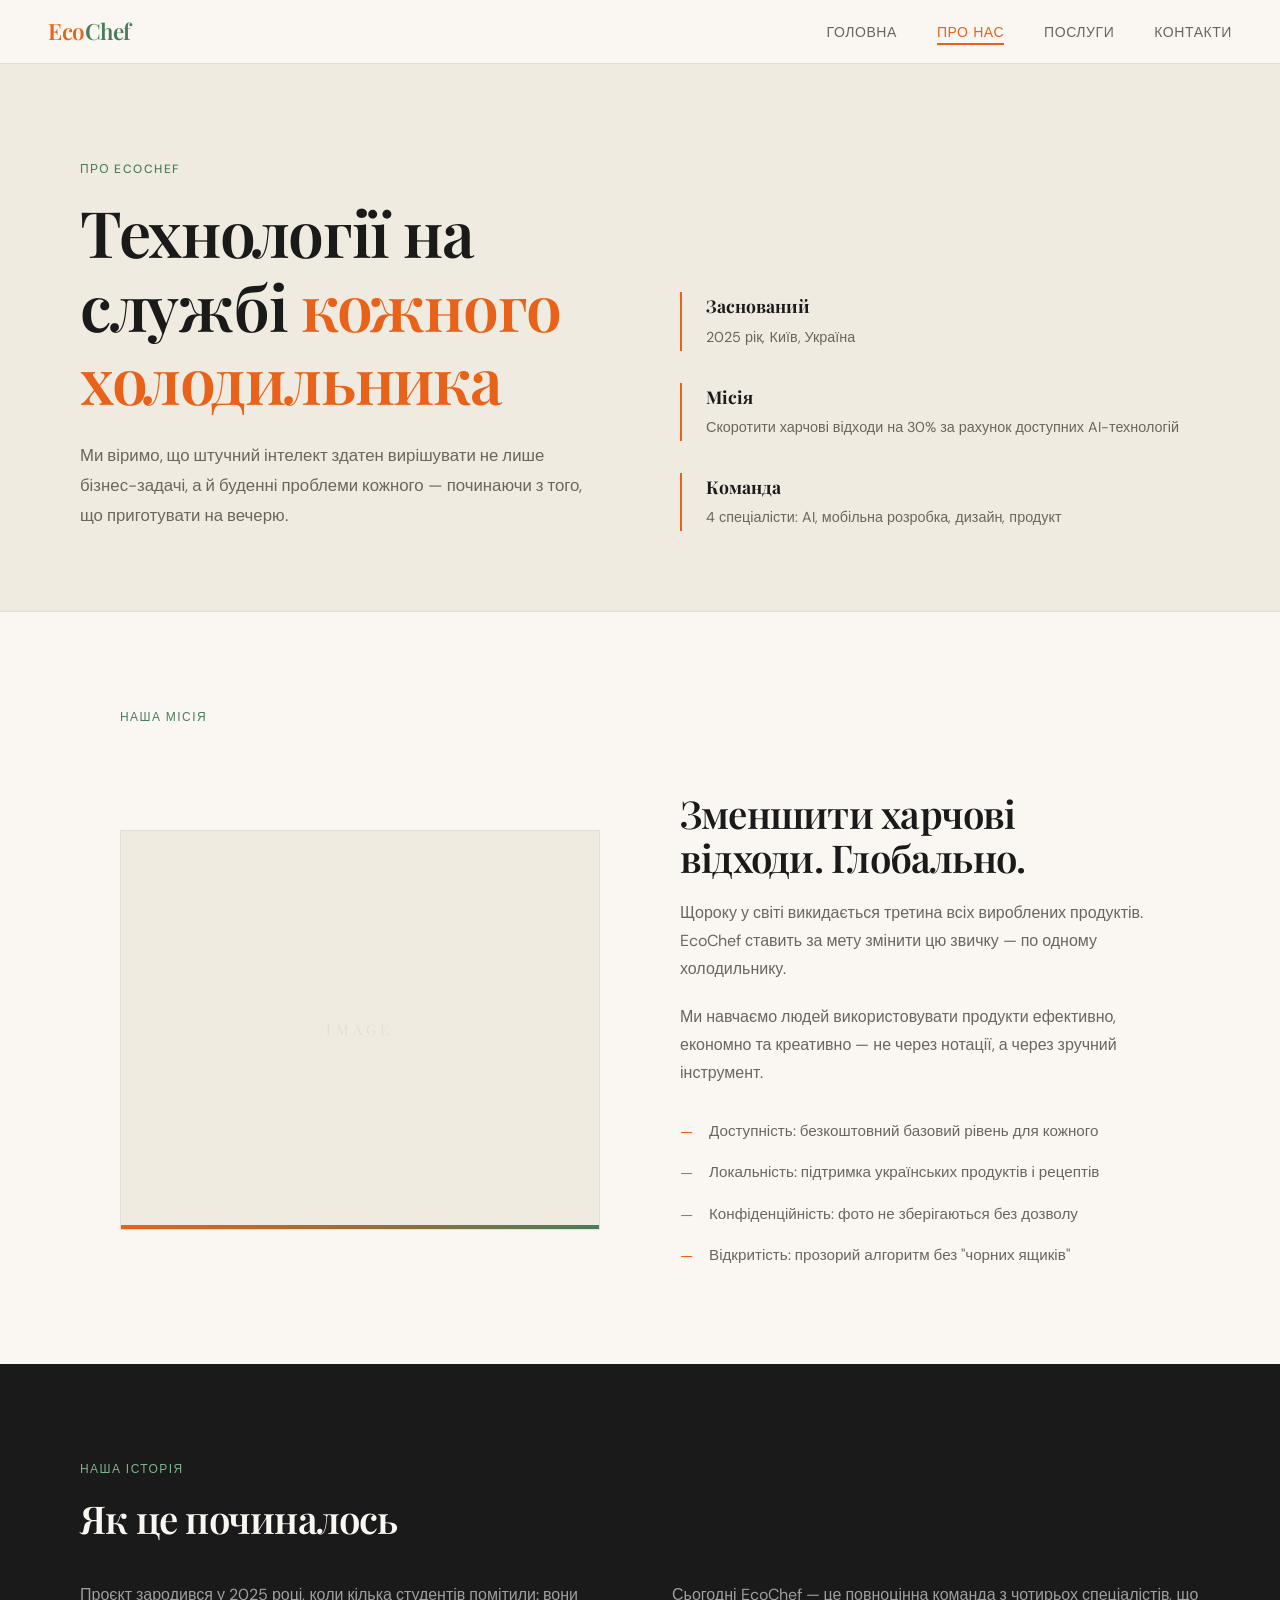
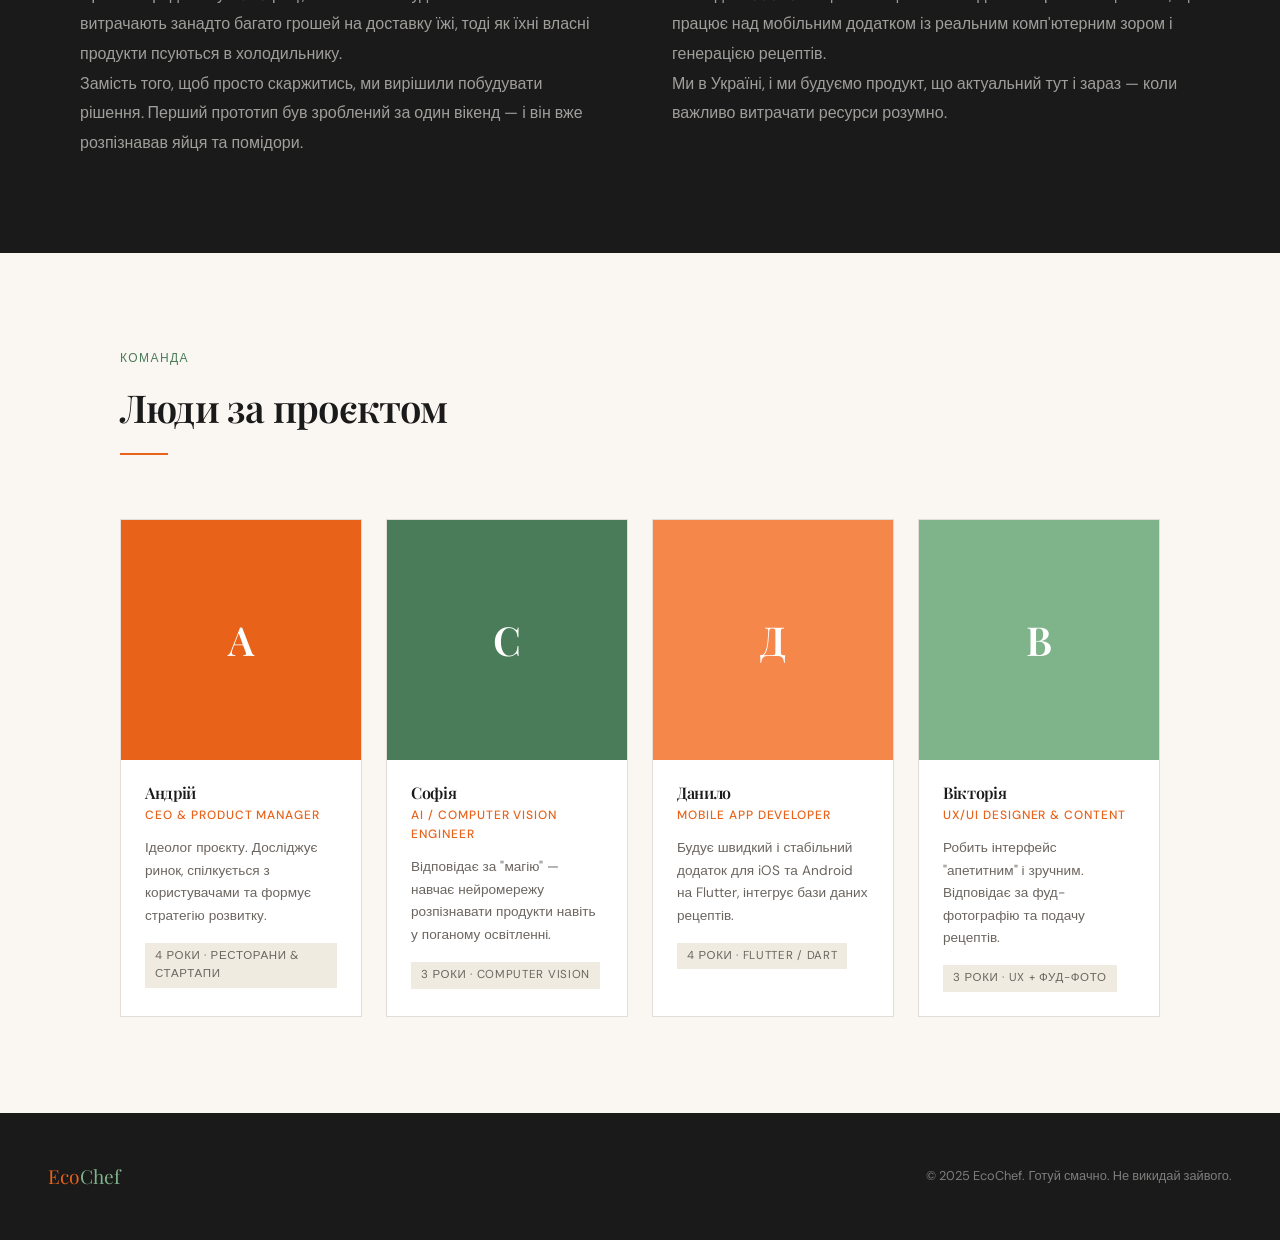
==== about.html @ e42a328c "new file:   about.html, contacts.html,  index.html, services.html, style.css" ====
<!DOCTYPE html>
<html lang="uk">
<head>
  <meta charset="UTF-8">
  <meta name="viewport" content="width=device-width, initial-scale=1.0">
  <title>Про нас — EcoChef</title>
  <link rel="stylesheet" href="style.css">
  <style>
    /* PAGE HERO */
    .page-hero {
      background: var(--cream-dark);
      padding: 96px 80px 80px;
      border-bottom: 1px solid var(--border);
    }

    .page-hero-inner {
      max-width: 1200px;
      margin: 0 auto;
      display: grid;
      grid-template-columns: 1fr 1fr;
      gap: 80px;
      align-items: end;
    }

    .page-hero h1 { margin-bottom: 24px; }
    .page-hero h1 em { color: var(--orange); font-style: normal; }
    .page-hero p { font-size: 1.05rem; line-height: 1.8; }

    .page-hero-meta {
      display: flex;
      flex-direction: column;
      gap: 32px;
    }

    .meta-item {
      border-left: 2px solid var(--orange);
      padding-left: 24px;
    }

    .meta-item strong {
      display: block;
      font-family: var(--font-display);
      font-size: 1.1rem;
      margin-bottom: 4px;
    }

    .meta-item p { font-size: 0.9rem; }

    /* MISSION */
    .mission-section {
      padding: 96px 80px;
      max-width: 1200px;
      margin: 0 auto;
    }

    .mission-grid {
      display: grid;
      grid-template-columns: 1fr 1fr;
      gap: 80px;
      align-items: center;
      margin-top: 64px;
    }

    .mission-visual {
      height: 400px;
      background: var(--cream-dark);
      border: 1px solid var(--border);
      display: flex;
      align-items: center;
      justify-content: center;
      position: relative;
      overflow: hidden;
    }

    .mission-visual::before {
      content: 'IMAGE';
      font-family: var(--font-display);
      color: var(--border);
      letter-spacing: 0.3em;
      font-size: 0.9rem;
    }

    .mission-visual-bar {
      position: absolute;
      bottom: 0; left: 0; right: 0;
      height: 4px;
      background: linear-gradient(90deg, var(--orange), var(--green));
    }

    .mission-text h2 { margin-bottom: 20px; }
    .mission-text p { margin-bottom: 20px; }

    .values-list {
      list-style: none;
      margin-top: 32px;
      display: flex;
      flex-direction: column;
      gap: 16px;
    }

    .values-list li {
      display: flex;
      align-items: flex-start;
      gap: 16px;
      font-size: 0.95rem;
      color: var(--text-muted);
    }

    .values-list li::before {
      content: '—';
      color: var(--orange);
      flex-shrink: 0;
      margin-top: 1px;
    }

    /* STORY */
    .story-section {
      background: var(--text);
      padding: 96px 80px;
    }

    .story-inner {
      max-width: 1200px;
      margin: 0 auto;
    }

    .story-section .section-label { color: var(--green-light); }
    .story-section h2 { color: var(--cream); margin-bottom: 40px; }

    .story-grid {
      display: grid;
      grid-template-columns: 1fr 1fr;
      gap: 64px;
    }

    .story-grid p { color: rgba(250,247,242,0.6); line-height: 1.85; }

    /* TEAM */
    .team-section {
      padding: 96px 80px;
      max-width: 1200px;
      margin: 0 auto;
    }

    .team-header { margin-bottom: 64px; }

    .team-grid {
      display: grid;
      grid-template-columns: repeat(4, 1fr);
      gap: 24px;
    }

    .team-card {
      background: var(--white);
      border: 1px solid var(--border);
      overflow: hidden;
      transition: transform 0.25s, box-shadow 0.25s;
    }

    .team-card:hover {
      transform: translateY(-4px);
      box-shadow: 0 16px 48px rgba(26, 26, 26, 0.08);
    }

    .team-avatar {
      width: 100%;
      aspect-ratio: 1;
      background: var(--cream-dark);
      display: flex;
      align-items: center;
      justify-content: center;
      position: relative;
      overflow: hidden;
    }

    .team-avatar-initials {
      font-family: var(--font-display);
      font-size: 2.5rem;
      font-weight: 600;
      color: var(--white);
    }

    .team-avatar.orange { background: var(--orange); }
    .team-avatar.green { background: var(--green); }
    .team-avatar.orange-light { background: var(--orange-light); }
    .team-avatar.green-light { background: var(--green-light); }

    .team-info { padding: 24px; }
    .team-info h3 { font-size: 1rem; margin-bottom: 4px; }
    .team-role {
      font-size: 0.75rem;
      font-weight: 500;
      text-transform: uppercase;
      letter-spacing: 0.08em;
      color: var(--orange);
      margin-bottom: 12px;
    }
    .team-info p { font-size: 0.85rem; line-height: 1.65; }

    .team-exp {
      display: inline-block;
      margin-top: 16px;
      padding: 4px 10px;
      background: var(--cream-dark);
      font-size: 0.72rem;
      letter-spacing: 0.06em;
      text-transform: uppercase;
      color: var(--text-muted);
    }

    @media (max-width: 768px) {
      .page-hero { padding: 64px 24px; }
      .page-hero-inner { grid-template-columns: 1fr; gap: 40px; }
      .mission-section { padding: 64px 24px; }
      .mission-grid { grid-template-columns: 1fr; gap: 40px; }
      .story-section { padding: 64px 24px; }
      .story-grid { grid-template-columns: 1fr; gap: 32px; }
      .team-section { padding: 64px 24px; }
      .team-grid { grid-template-columns: repeat(2, 1fr); }
    }

    @media (max-width: 480px) {
      .team-grid { grid-template-columns: 1fr; }
    }
  </style>
</head>
<body>

<nav>
  <a href="index.html" class="nav-logo">Eco<span>Chef</span></a>
  <ul class="nav-links">
    <li><a href="index.html">Головна</a></li>
    <li><a href="about.html" class="active">Про нас</a></li>
    <li><a href="services.html">Послуги</a></li>
    <li><a href="contacts.html">Контакти</a></li>
  </ul>
</nav>

<main>

  <!-- PAGE HERO -->
  <div class="page-hero">
    <div class="page-hero-inner">
      <div>
        <div class="section-label">Про EcoChef</div>
        <h1>Технології на службі <em>кожного холодильника</em></h1>
        <p>Ми віримо, що штучний інтелект здатен вирішувати не лише бізнес-задачі, а й буденні проблеми кожного — починаючи з того, що приготувати на вечерю.</p>
      </div>
      <div class="page-hero-meta">
        <div class="meta-item">
          <strong>Заснований</strong>
          <p>2025 рік, Київ, Україна</p>
        </div>
        <div class="meta-item">
          <strong>Місія</strong>
          <p>Скоротити харчові відходи на 30% за рахунок доступних AI-технологій</p>
        </div>
        <div class="meta-item">
          <strong>Команда</strong>
          <p>4 спеціалісти: AI, мобільна розробка, дизайн, продукт</p>
        </div>
      </div>
    </div>
  </div>

  <!-- MISSION -->
  <div class="mission-section">
    <div class="section-label">Наша місія</div>
    <div class="mission-grid">
      <div class="mission-visual">
        <div class="mission-visual-bar"></div>
      </div>
      <div class="mission-text">
        <h2>Зменшити харчові відходи. Глобально.</h2>
        <p>Щороку у світі викидається третина всіх вироблених продуктів. EcoChef ставить за мету змінити цю звичку — по одному холодильнику.</p>
        <p>Ми навчаємо людей використовувати продукти ефективно, економно та креативно — не через нотації, а через зручний інструмент.</p>
        <ul class="values-list">
          <li>Доступність: безкоштовний базовий рівень для кожного</li>
          <li>Локальність: підтримка українських продуктів і рецептів</li>
          <li>Конфіденційність: фото не зберігаються без дозволу</li>
          <li>Відкритість: прозорий алгоритм без "чорних ящиків"</li>
        </ul>
      </div>
    </div>
  </div>

  <!-- STORY -->
  <div class="story-section">
    <div class="story-inner">
      <div class="section-label">Наша історія</div>
      <h2>Як це починалось</h2>
      <div class="story-grid">
        <div>
          <p>Проєкт зародився у 2025 році, коли кілька студентів помітили: вони витрачають занадто багато грошей на доставку їжі, тоді як їхні власні продукти псуються в холодильнику.</p>
          <p>Замість того, щоб просто скаржитись, ми вирішили побудувати рішення. Перший прототип був зроблений за один вікенд — і він вже розпізнавав яйця та помідори.</p>
        </div>
        <div>
          <p>Сьогодні EcoChef — це повноцінна команда з чотирьох спеціалістів, що працює над мобільним додатком із реальним комп'ютерним зором і генерацією рецептів.</p>
          <p>Ми в Україні, і ми будуємо продукт, що актуальний тут і зараз — коли важливо витрачати ресурси розумно.</p>
        </div>
      </div>
    </div>
  </div>

  <!-- TEAM -->
  <div class="team-section">
    <div class="team-header">
      <div class="section-label">Команда</div>
      <h2>Люди за проєктом</h2>
      <div class="divider"></div>
    </div>
    <div class="team-grid">

      <div class="team-card">
        <div class="team-avatar orange">
          <span class="team-avatar-initials">А</span>
        </div>
        <div class="team-info">
          <h3>Андрій</h3>
          <div class="team-role">CEO & Product Manager</div>
          <p>Ідеолог проєкту. Досліджує ринок, спілкується з користувачами та формує стратегію розвитку.</p>
          <span class="team-exp">4 роки · ресторани & стартапи</span>
        </div>
      </div>

      <div class="team-card">
        <div class="team-avatar green">
          <span class="team-avatar-initials">С</span>
        </div>
        <div class="team-info">
          <h3>Софія</h3>
          <div class="team-role">AI / Computer Vision Engineer</div>
          <p>Відповідає за "магію" — навчає нейромережу розпізнавати продукти навіть у поганому освітленні.</p>
          <span class="team-exp">3 роки · computer vision</span>
        </div>
      </div>

      <div class="team-card">
        <div class="team-avatar orange-light">
          <span class="team-avatar-initials">Д</span>
        </div>
        <div class="team-info">
          <h3>Данило</h3>
          <div class="team-role">Mobile App Developer</div>
          <p>Будує швидкий і стабільний додаток для iOS та Android на Flutter, інтегрує бази даних рецептів.</p>
          <span class="team-exp">4 роки · Flutter / Dart</span>
        </div>
      </div>

      <div class="team-card">
        <div class="team-avatar green-light">
          <span class="team-avatar-initials">В</span>
        </div>
        <div class="team-info">
          <h3>Вікторія</h3>
          <div class="team-role">UX/UI Designer & Content</div>
          <p>Робить інтерфейс "апетитним" і зручним. Відповідає за фуд-фотографію та подачу рецептів.</p>
          <span class="team-exp">3 роки · UX + фуд-фото</span>
        </div>
      </div>

    </div>
  </div>

</main>

<footer>
  <span class="footer-logo">Eco<span>Chef</span></span>
  <p>© 2025 EcoChef. Готуй смачно. Не викидай зайвого.</p>
</footer>

</body>
</html>
---- style.css ----
@import url('https://fonts.googleapis.com/css2?family=Playfair+Display:wght@400;600&family=DM+Sans:wght@300;400;500&display=swap');

*, *::before, *::after { box-sizing: border-box; margin: 0; padding: 0; }

:root {
  --orange: #E8621A;
  --orange-light: #F5874A;
  --green: #4A7C59;
  --green-light: #7FB48A;
  --cream: #FAF7F2;
  --cream-dark: #F0EBE1;
  --text: #1A1A1A;
  --text-muted: #6B6560;
  --white: #FFFFFF;
  --border: #E2DDD6;
  --font-display: 'Playfair Display', serif;
  --font-body: 'DM Sans', sans-serif;
}

html { scroll-behavior: smooth; }

body {
  font-family: var(--font-body);
  background: var(--cream);
  color: var(--text);
  line-height: 1.6;
  font-size: 16px;
}

/* NAV */
nav {
  position: fixed;
  top: 0; left: 0; right: 0;
  z-index: 100;
  background: rgba(250, 247, 242, 0.92);
  backdrop-filter: blur(12px);
  border-bottom: 1px solid var(--border);
  padding: 0 48px;
  height: 64px;
  display: flex;
  align-items: center;
  justify-content: space-between;
}

.nav-logo {
  font-family: var(--font-display);
  font-size: 1.4rem;
  font-weight: 600;
  color: var(--orange);
  text-decoration: none;
  letter-spacing: -0.02em;
}

.nav-logo span { color: var(--green); }

.nav-links {
  display: flex;
  gap: 40px;
  list-style: none;
}

.nav-links a {
  font-family: var(--font-body);
  font-size: 0.875rem;
  font-weight: 400;
  color: var(--text-muted);
  text-decoration: none;
  letter-spacing: 0.04em;
  text-transform: uppercase;
  transition: color 0.2s;
  position: relative;
}

.nav-links a:hover, .nav-links a.active { color: var(--orange); }

.nav-links a.active::after {
  content: '';
  position: absolute;
  bottom: -4px; left: 0; right: 0;
  height: 1.5px;
  background: var(--orange);
}

/* LAYOUT */
main { padding-top: 64px; }

.section {
  padding: 96px 48px;
  max-width: 1200px;
  margin: 0 auto;
}

.section-label {
  font-size: 0.75rem;
  font-weight: 500;
  text-transform: uppercase;
  letter-spacing: 0.12em;
  color: var(--green);
  margin-bottom: 16px;
}

h1, h2, h3 {
  font-family: var(--font-display);
  line-height: 1.15;
  letter-spacing: -0.02em;
}

h1 { font-size: clamp(2.4rem, 5vw, 4rem); font-weight: 600; }
h2 { font-size: clamp(1.8rem, 3vw, 2.6rem); font-weight: 600; }
h3 { font-size: 1.25rem; font-weight: 600; }

p { color: var(--text-muted); line-height: 1.75; }

/* DIVIDERS */
.divider {
  width: 48px; height: 2px;
  background: var(--orange);
  margin: 24px 0;
}

/* BUTTONS */
.btn {
  display: inline-block;
  padding: 14px 32px;
  font-family: var(--font-body);
  font-size: 0.875rem;
  font-weight: 500;
  letter-spacing: 0.04em;
  text-transform: uppercase;
  text-decoration: none;
  cursor: pointer;
  border: none;
  transition: all 0.25s;
}

.btn-primary {
  background: var(--orange);
  color: var(--white);
}

.btn-primary:hover {
  background: var(--orange-light);
  transform: translateY(-1px);
  box-shadow: 0 8px 24px rgba(232, 98, 26, 0.3);
}

.btn-outline {
  background: transparent;
  color: var(--orange);
  border: 1.5px solid var(--orange);
}

.btn-outline:hover {
  background: var(--orange);
  color: var(--white);
}

/* CARDS */
.card {
  background: var(--white);
  border: 1px solid var(--border);
  padding: 40px;
  transition: transform 0.25s, box-shadow 0.25s;
}

.card:hover {
  transform: translateY(-4px);
  box-shadow: 0 16px 48px rgba(26, 26, 26, 0.08);
}

/* GRID */
.grid-2 { display: grid; grid-template-columns: repeat(2, 1fr); gap: 32px; }
.grid-3 { display: grid; grid-template-columns: repeat(3, 1fr); gap: 32px; }
.grid-4 { display: grid; grid-template-columns: repeat(4, 1fr); gap: 24px; }

/* FOOTER */
footer {
  background: var(--text);
  color: var(--cream);
  padding: 48px;
  display: flex;
  align-items: center;
  justify-content: space-between;
}

footer .footer-logo {
  font-family: var(--font-display);
  font-size: 1.2rem;
  color: var(--orange);
}

footer .footer-logo span { color: var(--green-light); }

footer p {
  color: rgba(250, 247, 242, 0.45);
  font-size: 0.8rem;
}

/* ANIMATIONS */
@keyframes fadeUp {
  from { opacity: 0; transform: translateY(24px); }
  to   { opacity: 1; transform: translateY(0); }
}

.fade-up {
  animation: fadeUp 0.6s ease forwards;
}

.fade-up-delay-1 { animation-delay: 0.1s; opacity: 0; animation-fill-mode: forwards; animation-name: fadeUp; animation-duration: 0.6s; }
.fade-up-delay-2 { animation-delay: 0.2s; opacity: 0; animation-fill-mode: forwards; animation-name: fadeUp; animation-duration: 0.6s; }
.fade-up-delay-3 { animation-delay: 0.3s; opacity: 0; animation-fill-mode: forwards; animation-name: fadeUp; animation-duration: 0.6s; }
.fade-up-delay-4 { animation-delay: 0.4s; opacity: 0; animation-fill-mode: forwards; animation-name: fadeUp; animation-duration: 0.6s; }

/* ICON PLACEHOLDER */
.icon-box {
  width: 48px; height: 48px;
  background: var(--cream-dark);
  display: flex; align-items: center; justify-content: center;
  font-size: 1.4rem;
  margin-bottom: 24px;
}

/* STAT */
.stat-number {
  font-family: var(--font-display);
  font-size: 3rem;
  font-weight: 600;
  color: var(--orange);
  line-height: 1;
}

/* TAG */
.tag {
  display: inline-block;
  padding: 4px 12px;
  background: var(--cream-dark);
  font-size: 0.75rem;
  letter-spacing: 0.06em;
  text-transform: uppercase;
  color: var(--text-muted);
  margin-bottom: 16px;
}

/* FORM */
.form-group { display: flex; flex-direction: column; gap: 8px; margin-bottom: 20px; }

label {
  font-size: 0.8rem;
  font-weight: 500;
  letter-spacing: 0.08em;
  text-transform: uppercase;
  color: var(--text-muted);
}

input, textarea, select {
  font-family: var(--font-body);
  font-size: 1rem;
  padding: 14px 16px;
  border: 1.5px solid var(--border);
  background: var(--white);
  color: var(--text);
  outline: none;
  transition: border-color 0.2s;
  width: 100%;
  resize: none;
}

input:focus, textarea:focus { border-color: var(--orange); }

/* RESPONSIVE */
@media (max-width: 768px) {
  nav { padding: 0 24px; }
  .section { padding: 64px 24px; }
  .grid-2, .grid-3, .grid-4 { grid-template-columns: 1fr; }
  footer { flex-direction: column; gap: 16px; text-align: center; }
  .nav-links { gap: 20px; }
}
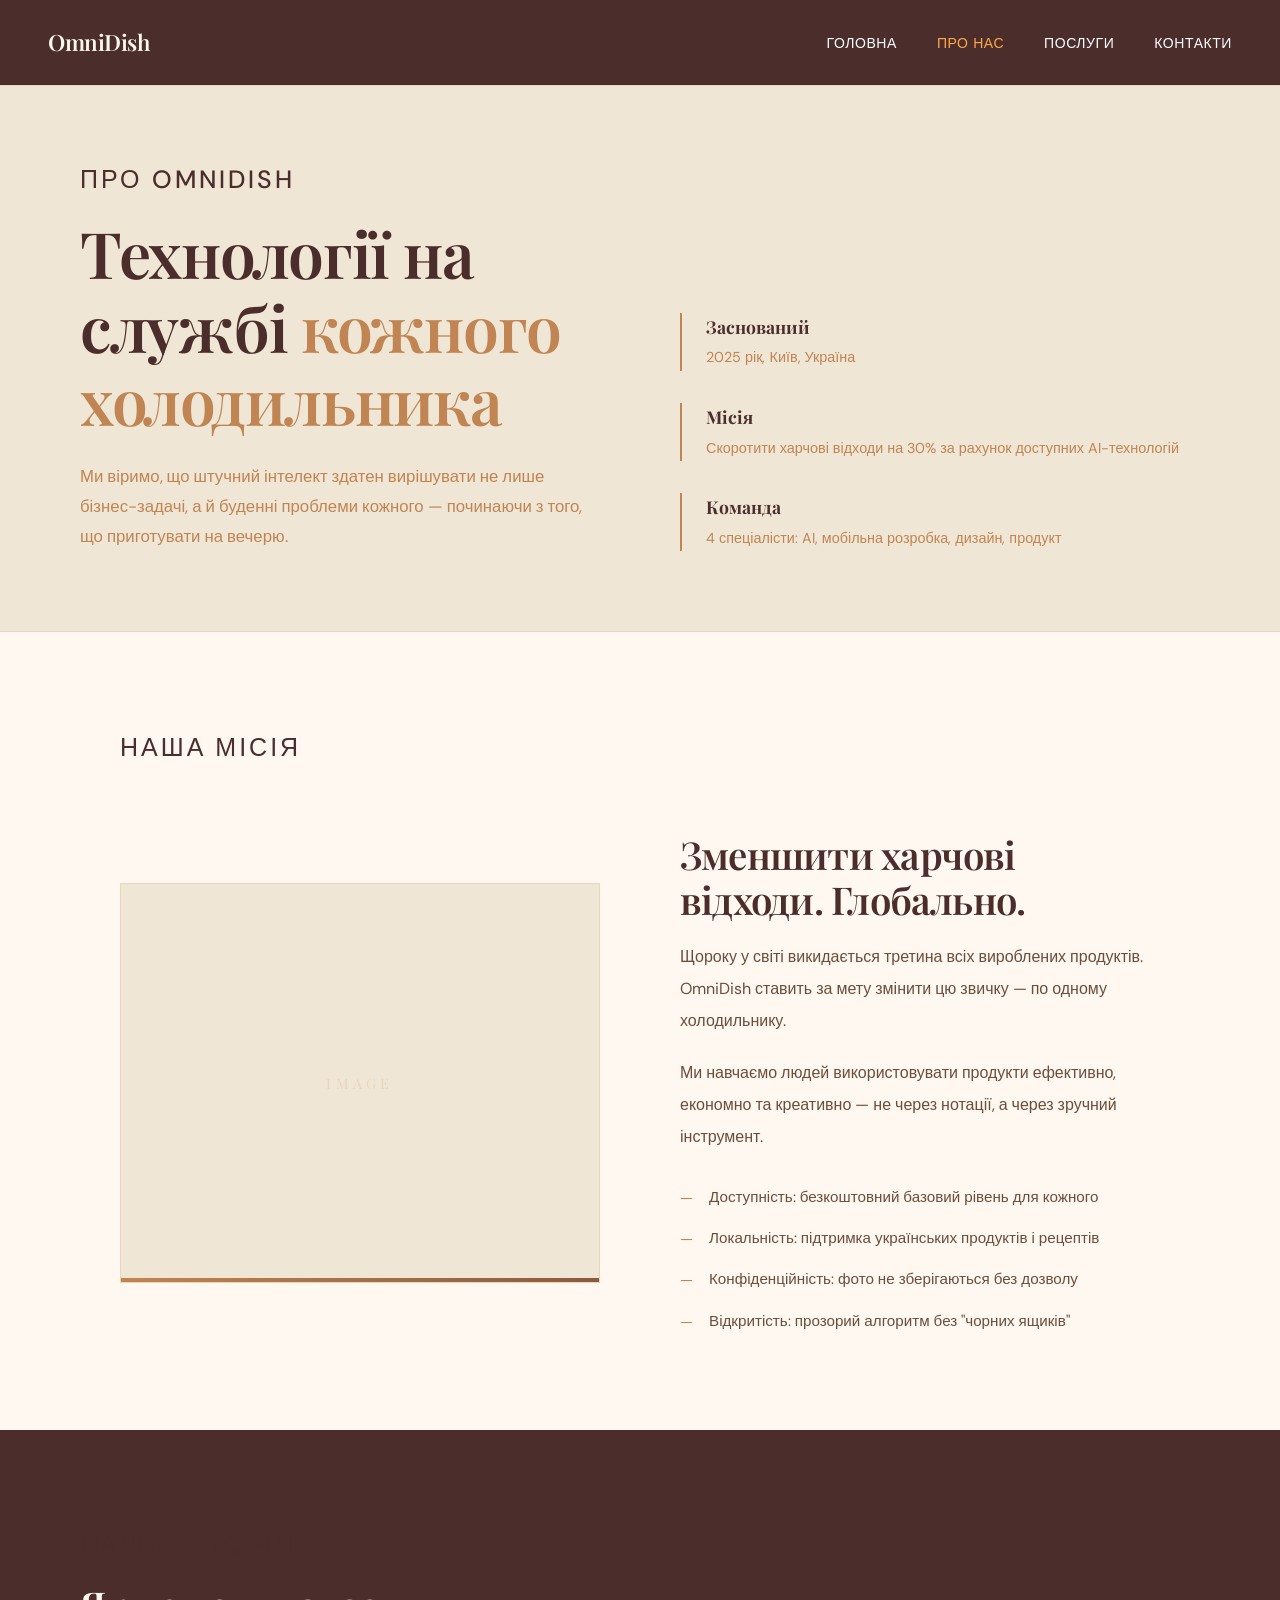
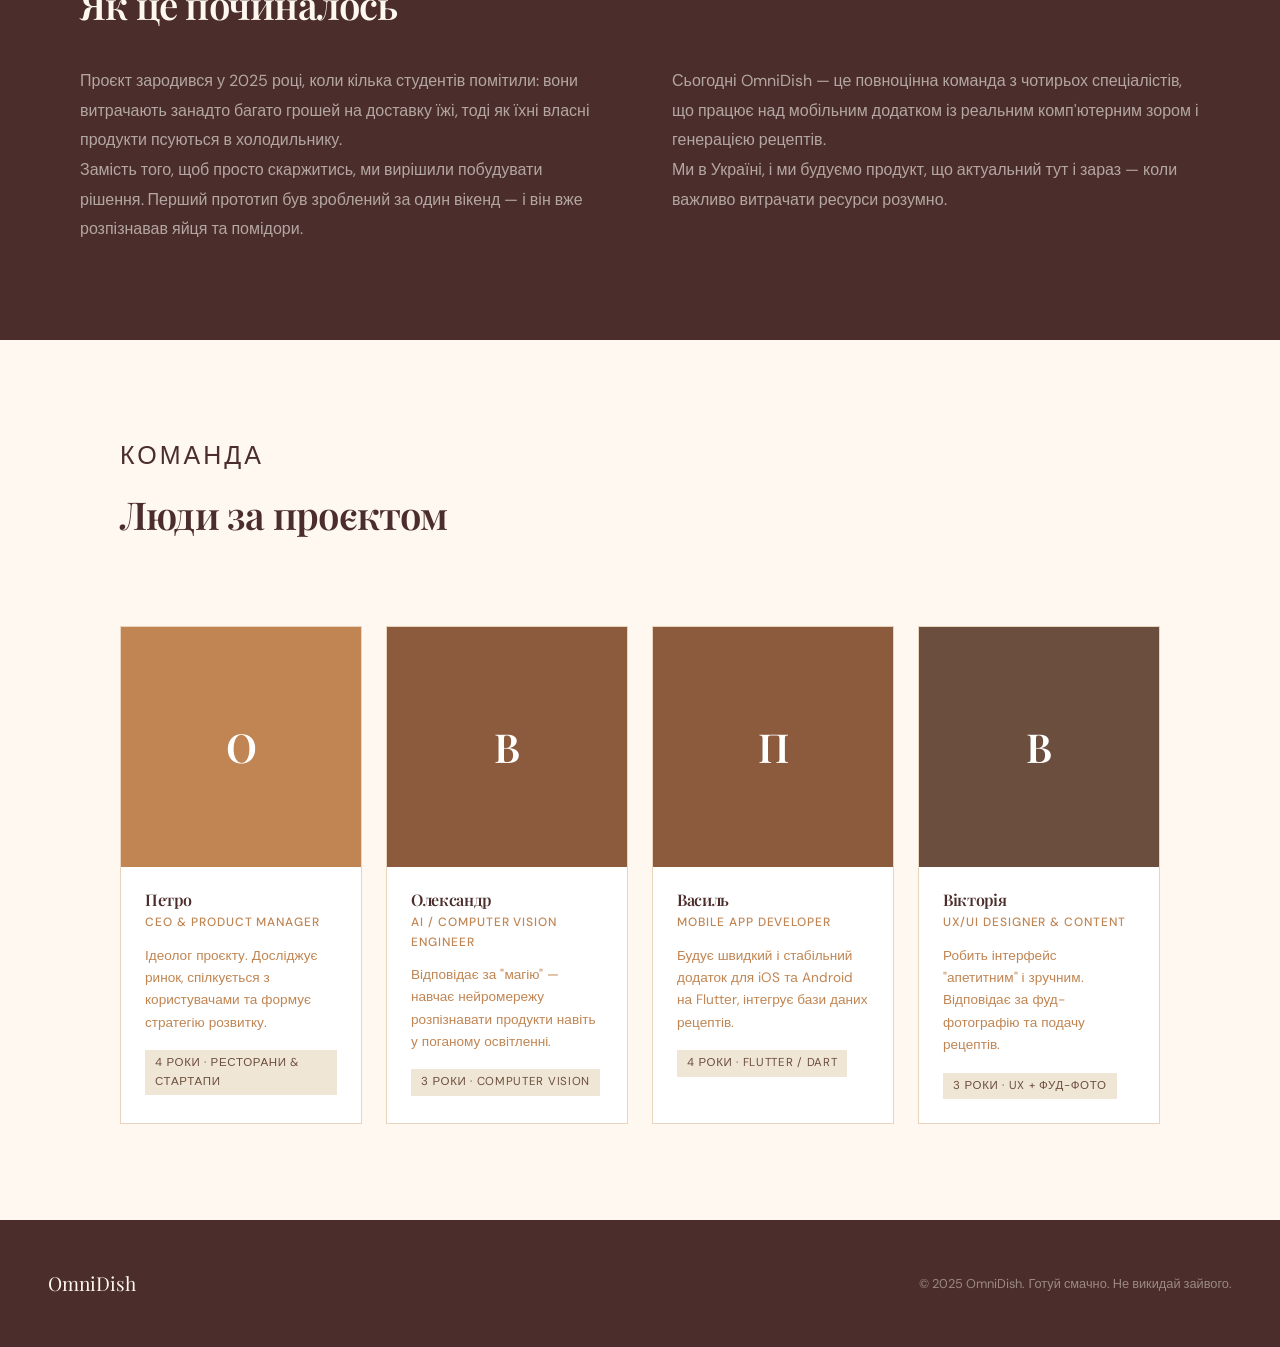
==== commit 63c54132: "uptade all" ====
--- a/about.html
+++ b/about.html
@@ -3,7 +3,7 @@
 <head>
   <meta charset="UTF-8">
   <meta name="viewport" content="width=device-width, initial-scale=1.0">
-  <title>Про нас — EcoChef</title>
+  <title>Про нас — EcoDish</title>
   <link rel="stylesheet" href="style.css">
   <style>
     /* PAGE HERO */
@@ -23,7 +23,7 @@
     }
 
     .page-hero h1 { margin-bottom: 24px; }
-    .page-hero h1 em { color: var(--orange); font-style: normal; }
+    .page-hero h1 em { color: var(--accent); font-style: normal; }
     .page-hero p { font-size: 1.05rem; line-height: 1.8; }
 
     .page-hero-meta {
@@ -33,7 +33,7 @@
     }
 
     .meta-item {
-      border-left: 2px solid var(--orange);
+      border-left: 2px solid var(--accent);
       padding-left: 24px;
     }
 
@@ -84,11 +84,11 @@
       position: absolute;
       bottom: 0; left: 0; right: 0;
       height: 4px;
-      background: linear-gradient(90deg, var(--orange), var(--green));
+      background: linear-gradient(90deg, var(--accent), var(--secondary));
     }
 
     .mission-text h2 { margin-bottom: 20px; }
-    .mission-text p { margin-bottom: 20px; }
+    .mission-text p { margin-bottom: 20px; color: var(--text-muted);}
 
     .values-list {
       list-style: none;
@@ -108,7 +108,7 @@
 
     .values-list li::before {
       content: '—';
-      color: var(--orange);
+      color: var(--accent);
       flex-shrink: 0;
       margin-top: 1px;
     }
@@ -180,10 +180,10 @@
       color: var(--white);
     }
 
-    .team-avatar.orange { background: var(--orange); }
-    .team-avatar.green { background: var(--green); }
-    .team-avatar.orange-light { background: var(--orange-light); }
-    .team-avatar.green-light { background: var(--green-light); }
+    .team-avatar.orange { background: var(--accent); }
+    .team-avatar.green { background: var(--secondary); }
+    .team-avatar.orange-light { background: #8C5A3C; }
+    .team-avatar.green-light { background: #6B4E3D; }
 
     .team-info { padding: 24px; }
     .team-info h3 { font-size: 1rem; margin-bottom: 4px; }
@@ -192,7 +192,7 @@
       font-weight: 500;
       text-transform: uppercase;
       letter-spacing: 0.08em;
-      color: var(--orange);
+      color: var(--accent);
       margin-bottom: 12px;
     }
     .team-info p { font-size: 0.85rem; line-height: 1.65; }
@@ -227,7 +227,7 @@
 <body>
 
 <nav>
-  <a href="index.html" class="nav-logo">Eco<span>Chef</span></a>
+  <a href="index.html" class="nav-logo">Omni<span>Dish</span></a>
   <ul class="nav-links">
     <li><a href="index.html">Головна</a></li>
     <li><a href="about.html" class="active">Про нас</a></li>
@@ -242,7 +242,7 @@
   <div class="page-hero">
     <div class="page-hero-inner">
       <div>
-        <div class="section-label">Про EcoChef</div>
+        <div class="section-label">Про OmniDish</div>
         <h1>Технології на службі <em>кожного холодильника</em></h1>
         <p>Ми віримо, що штучний інтелект здатен вирішувати не лише бізнес-задачі, а й буденні проблеми кожного — починаючи з того, що приготувати на вечерю.</p>
       </div>
@@ -272,7 +272,7 @@
       </div>
       <div class="mission-text">
         <h2>Зменшити харчові відходи. Глобально.</h2>
-        <p>Щороку у світі викидається третина всіх вироблених продуктів. EcoChef ставить за мету змінити цю звичку — по одному холодильнику.</p>
+        <p>Щороку у світі викидається третина всіх вироблених продуктів. OmniDish ставить за мету змінити цю звичку — по одному холодильнику.</p>
         <p>Ми навчаємо людей використовувати продукти ефективно, економно та креативно — не через нотації, а через зручний інструмент.</p>
         <ul class="values-list">
           <li>Доступність: безкоштовний базовий рівень для кожного</li>
@@ -295,7 +295,7 @@
           <p>Замість того, щоб просто скаржитись, ми вирішили побудувати рішення. Перший прототип був зроблений за один вікенд — і він вже розпізнавав яйця та помідори.</p>
         </div>
         <div>
-          <p>Сьогодні EcoChef — це повноцінна команда з чотирьох спеціалістів, що працює над мобільним додатком із реальним комп'ютерним зором і генерацією рецептів.</p>
+          <p>Сьогодні OmniDish — це повноцінна команда з чотирьох спеціалістів, що працює над мобільним додатком із реальним комп'ютерним зором і генерацією рецептів.</p>
           <p>Ми в Україні, і ми будуємо продукт, що актуальний тут і зараз — коли важливо витрачати ресурси розумно.</p>
         </div>
       </div>
@@ -309,64 +309,61 @@
       <h2>Люди за проєктом</h2>
       <div class="divider"></div>
     </div>
-    <div class="team-grid">
-
-      <div class="team-card">
-        <div class="team-avatar orange">
-          <span class="team-avatar-initials">А</span>
-        </div>
-        <div class="team-info">
-          <h3>Андрій</h3>
-          <div class="team-role">CEO & Product Manager</div>
-          <p>Ідеолог проєкту. Досліджує ринок, спілкується з користувачами та формує стратегію розвитку.</p>
-          <span class="team-exp">4 роки · ресторани & стартапи</span>
-        </div>
-      </div>
-
-      <div class="team-card">
-        <div class="team-avatar green">
-          <span class="team-avatar-initials">С</span>
-        </div>
-        <div class="team-info">
-          <h3>Софія</h3>
-          <div class="team-role">AI / Computer Vision Engineer</div>
-          <p>Відповідає за "магію" — навчає нейромережу розпізнавати продукти навіть у поганому освітленні.</p>
-          <span class="team-exp">3 роки · computer vision</span>
-        </div>
-      </div>
-
-      <div class="team-card">
-        <div class="team-avatar orange-light">
-          <span class="team-avatar-initials">Д</span>
-        </div>
-        <div class="team-info">
-          <h3>Данило</h3>
-          <div class="team-role">Mobile App Developer</div>
-          <p>Будує швидкий і стабільний додаток для iOS та Android на Flutter, інтегрує бази даних рецептів.</p>
-          <span class="team-exp">4 роки · Flutter / Dart</span>
-        </div>
-      </div>
-
-      <div class="team-card">
-        <div class="team-avatar green-light">
-          <span class="team-avatar-initials">В</span>
-        </div>
-        <div class="team-info">
-          <h3>Вікторія</h3>
-          <div class="team-role">UX/UI Designer & Content</div>
-          <p>Робить інтерфейс "апетитним" і зручним. Відповідає за фуд-фотографію та подачу рецептів.</p>
-          <span class="team-exp">3 роки · UX + фуд-фото</span>
-        </div>
-      </div>
-
-    </div>
+
+<div class="team-grid">
+  <div class="team-card">
+    <div class="team-avatar orange">
+      <span class="team-avatar-initials">О</span>
+    </div>
+    <div class="team-info">
+      <h3>Петро</h3>
+      <div class="team-role">CEO & Product Manager</div>
+      <p>Ідеолог проєкту. Досліджує ринок, спілкується з користувачами та формує стратегію розвитку.</p>
+      <span class="team-exp">4 роки · ресторани & стартапи</span>
+    </div>
+  </div>
+  <div class="team-card">
+    <div class="team-avatar green">
+      <span class="team-avatar-initials">В</span>
+    </div>
+    <div class="team-info">
+      <h3>Олександр</h3>
+      <div class="team-role">AI / Computer Vision Engineer</div>
+      <p>Відповідає за "магію" — навчає нейромережу розпізнавати продукти навіть у поганому освітленні.</p>
+      <span class="team-exp">3 роки · computer vision</span>
+    </div>
+  </div>
+  <div class="team-card">
+    <div class="team-avatar orange-light">
+      <span class="team-avatar-initials">П</span>
+    </div>
+    <div class="team-info">
+      <h3>Василь</h3>
+      <div class="team-role">Mobile App Developer</div>
+      <p>Будує швидкий і стабільний додаток для iOS та Android на Flutter, інтегрує бази даних рецептів.</p>
+      <span class="team-exp">4 роки · Flutter / Dart</span>
+    </div>
+  </div>
+  <div class="team-card">
+    <div class="team-avatar green-light">
+      <span class="team-avatar-initials">В</span>
+    </div>
+    <div class="team-info">
+      <h3>Вікторія</h3>
+      <div class="team-role">UX/UI Designer & Content</div>
+      <p>Робить інтерфейс "апетитним" і зручним. Відповідає за фуд-фотографію та подачу рецептів.</p>
+      <span class="team-exp">3 роки · UX + фуд-фото</span>
+    </div>
+  </div>
+</div>
+
   </div>
 
 </main>
 
 <footer>
-  <span class="footer-logo">Eco<span>Chef</span></span>
-  <p>© 2025 EcoChef. Готуй смачно. Не викидай зайвого.</p>
+  <span class="footer-logo">Omni<span>Dish</span></span>
+  <p>© 2025 OmniDish. Готуй смачно. Не викидай зайвого.</p>
 </footer>
 
 </body>
--- a/style.css
+++ b/style.css
@@ -3,16 +3,16 @@
 *, *::before, *::after { box-sizing: border-box; margin: 0; padding: 0; }
 
 :root {
-  --orange: #E8621A;
-  --orange-light: #F5874A;
-  --green: #4A7C59;
-  --green-light: #7FB48A;
-  --cream: #FAF7F2;
-  --cream-dark: #F0EBE1;
-  --text: #1A1A1A;
-  --text-muted: #6B6560;
+  --accent: #C08552;
+  --accent-dark: #8C5A3C;
+  --secondary: #8C5A3C;
+  --secondary-light: #c08552;
+  --cream: #FFF8F0;
+  --cream-dark: #F0E6D6;
+  --text: #4B2E2B;
+  --text-muted: #6B4E3D;;
   --white: #FFFFFF;
-  --border: #E2DDD6;
+  --border: #E8D5BC;
   --font-display: 'Playfair Display', serif;
   --font-body: 'DM Sans', sans-serif;
 }
@@ -32,11 +32,11 @@
   position: fixed;
   top: 0; left: 0; right: 0;
   z-index: 100;
-  background: rgba(250, 247, 242, 0.92);
+  background: #4B2E2B;
   backdrop-filter: blur(12px);
   border-bottom: 1px solid var(--border);
   padding: 0 48px;
-  height: 64px;
+  height: 86px;
   display: flex;
   align-items: center;
   justify-content: space-between;
@@ -46,7 +46,7 @@
   font-family: var(--font-display);
   font-size: 1.4rem;
   font-weight: 600;
-  color: var(--orange);
+  color: var(--cream);
   text-decoration: none;
   letter-spacing: -0.02em;
 }
@@ -63,7 +63,7 @@
   font-family: var(--font-body);
   font-size: 0.875rem;
   font-weight: 400;
-  color: var(--text-muted);
+  color: var(--white);
   text-decoration: none;
   letter-spacing: 0.04em;
   text-transform: uppercase;
@@ -71,7 +71,7 @@
   position: relative;
 }
 
-.nav-links a:hover, .nav-links a.active { color: var(--orange); }
+.nav-links a:hover, .nav-links a.active { color:#ffa846; }
 
 .nav-links a.active::after {
   content: '';
@@ -79,6 +79,7 @@
   bottom: -4px; left: 0; right: 0;
   height: 1.5px;
   background: var(--orange);
+
 }
 
 /* LAYOUT */
@@ -91,7 +92,7 @@
 }
 
 .section-label {
-  font-size: 0.75rem;
+  font-size: 25px;
   font-weight: 500;
   text-transform: uppercase;
   letter-spacing: 0.12em;
@@ -109,7 +110,7 @@
 h2 { font-size: clamp(1.8rem, 3vw, 2.6rem); font-weight: 600; }
 h3 { font-size: 1.25rem; font-weight: 600; }
 
-p { color: var(--text-muted); line-height: 1.75; }
+p { color: var(--accent); line-height: 2;  }
 
 /* DIVIDERS */
 .divider {
@@ -134,25 +135,26 @@
 }
 
 .btn-primary {
-  background: var(--orange);
-  color: var(--white);
+  background: var(--accent);
+  color: var(--cream)
 }
 
 .btn-primary:hover {
-  background: var(--orange-light);
+  background: var(--cream);
   transform: translateY(-1px);
   box-shadow: 0 8px 24px rgba(232, 98, 26, 0.3);
+  color: var(--accent);
 }
 
 .btn-outline {
   background: transparent;
-  color: var(--orange);
-  border: 1.5px solid var(--orange);
+  color: var(--accent);
+  border: 1.5px solid var(--accent);
 }
 
 .btn-outline:hover {
-  background: var(--orange);
-  color: var(--white);
+  background: var(--accent);
+  color: var(--cream);
 }
 
 /* CARDS */
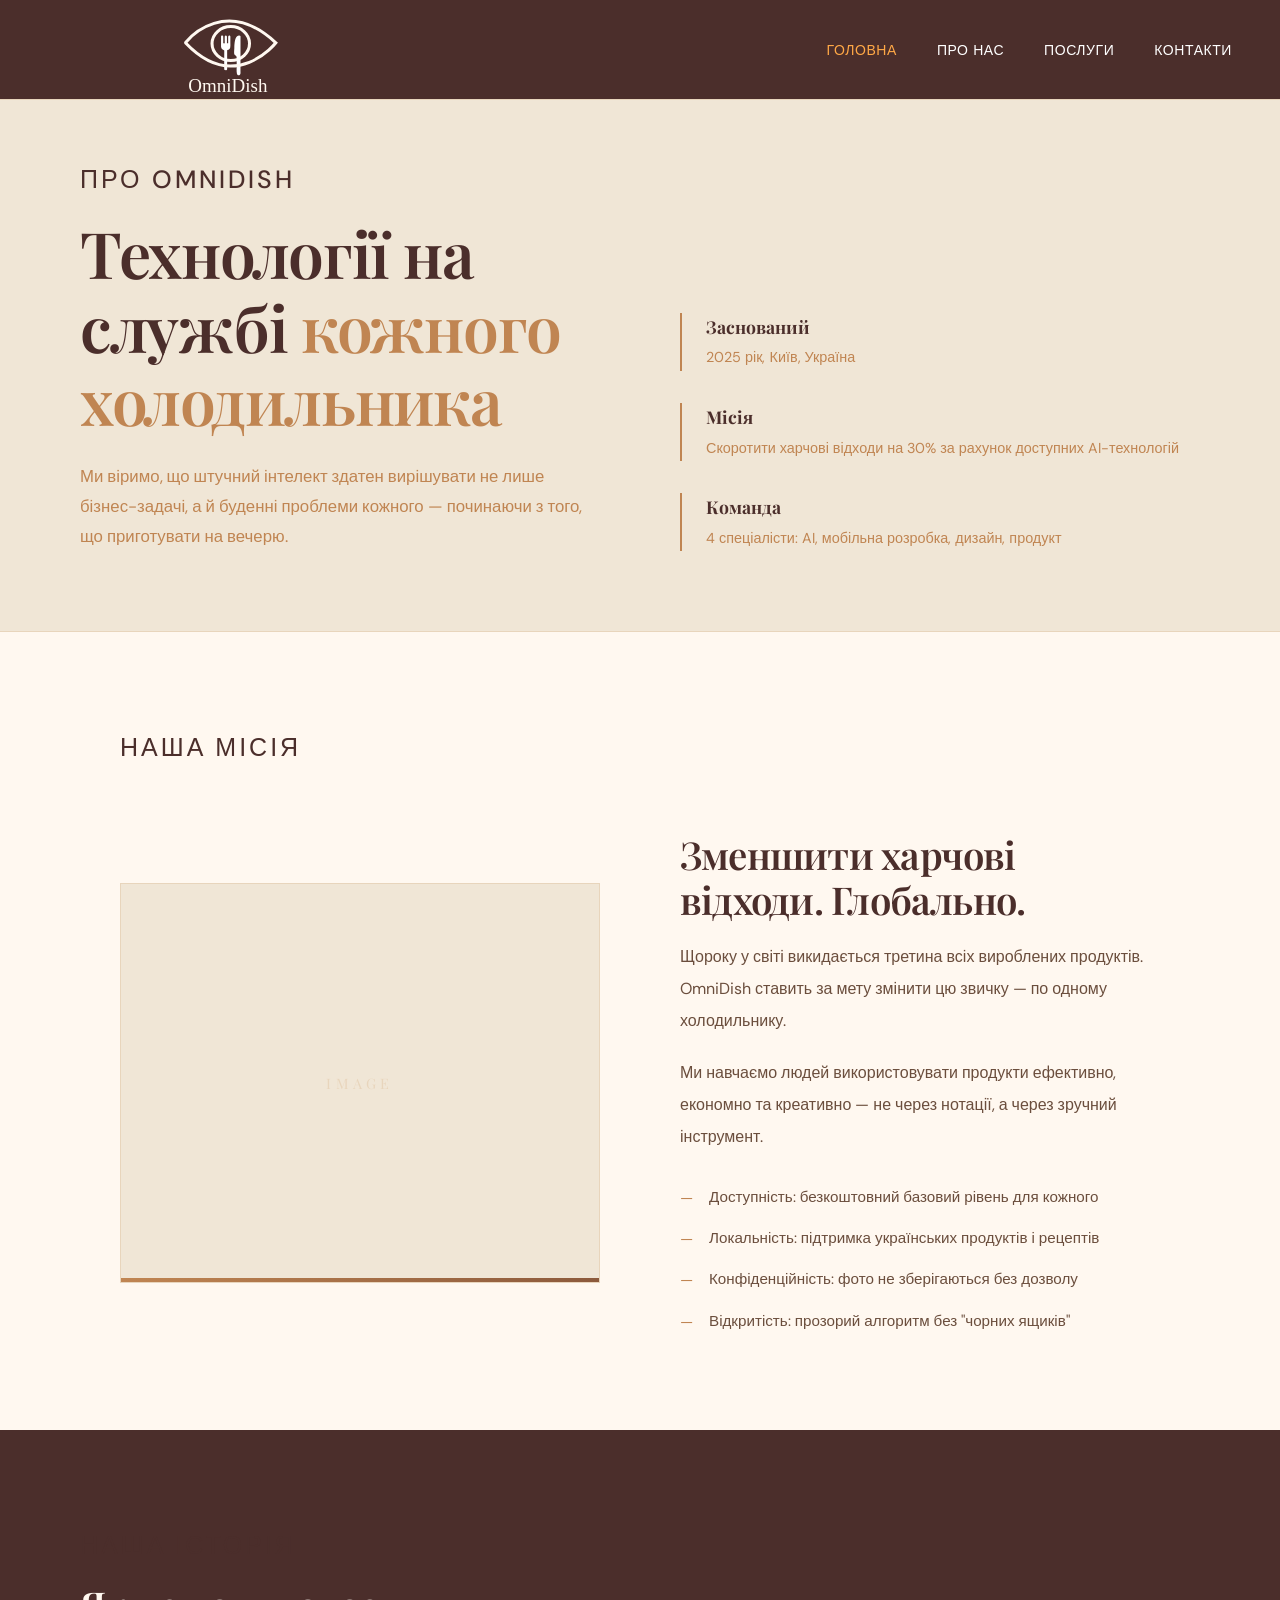
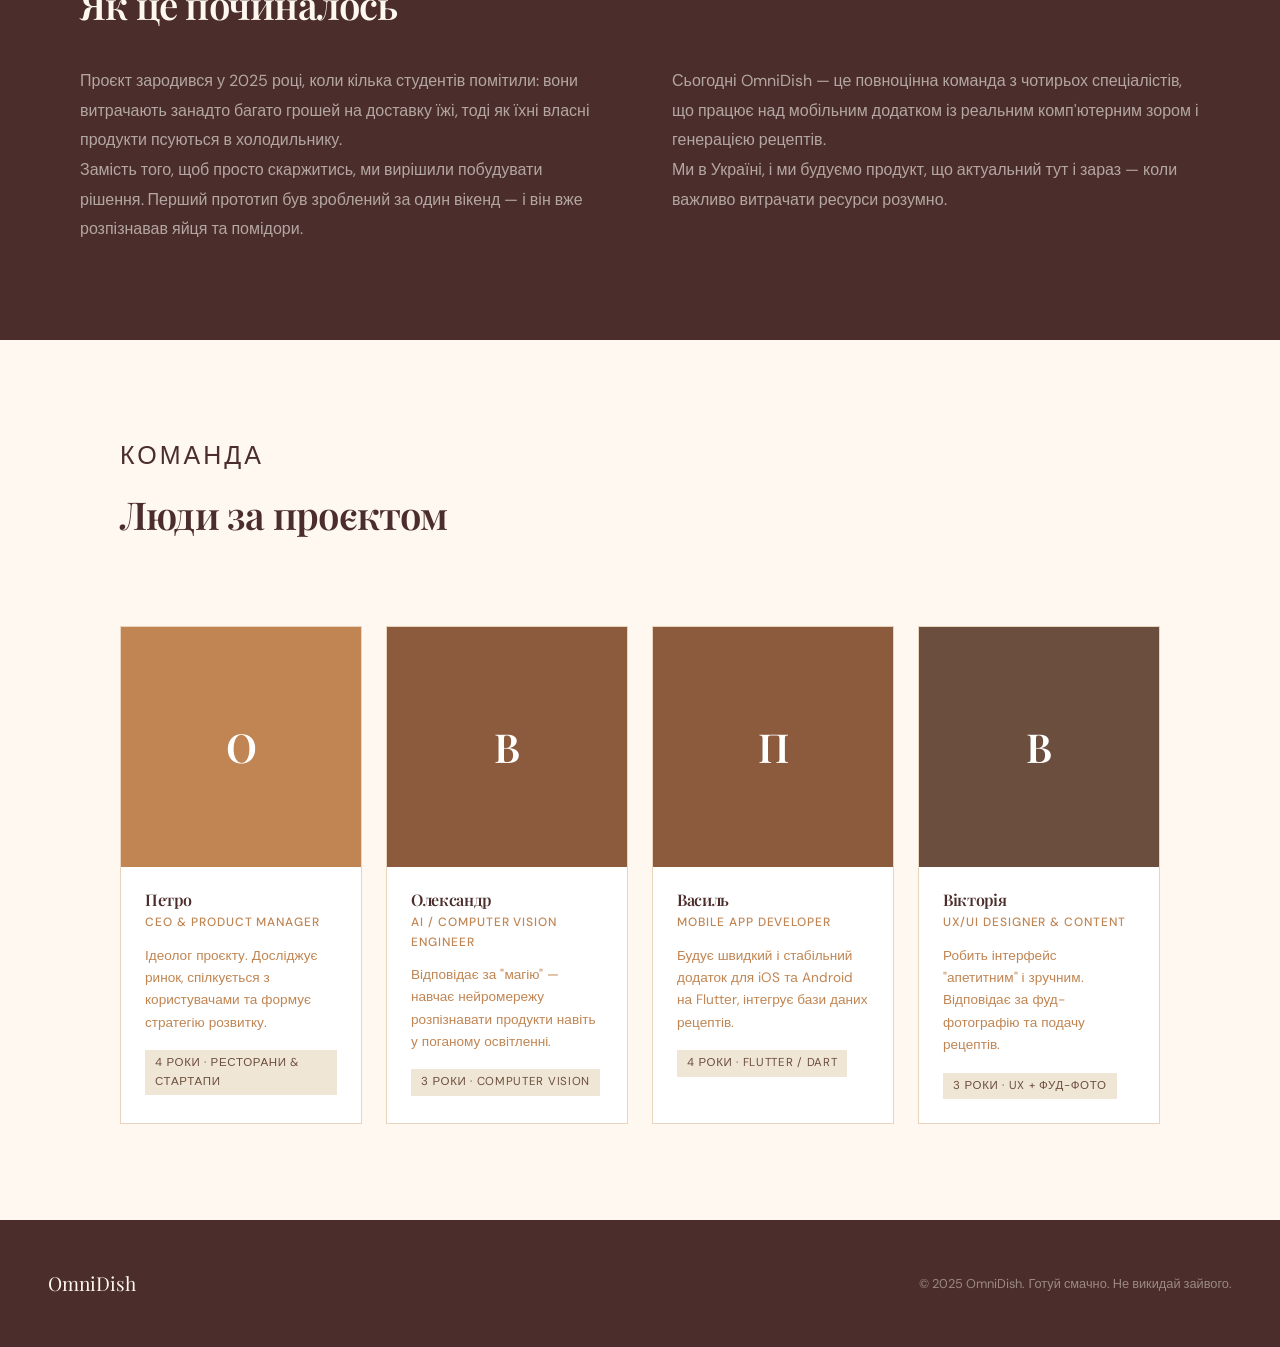
==== commit cac0d869: "update logo" ====
--- a/about.html
+++ b/about.html
@@ -227,10 +227,10 @@
 <body>
 
 <nav>
-  <a href="index.html" class="nav-logo">Omni<span>Dish</span></a>
+  <a class="logo" href="index.html"><img src="./imgs/OmniDish.svg" alt="OmniDish" height="380rem"></a> 
   <ul class="nav-links">
-    <li><a href="index.html">Головна</a></li>
-    <li><a href="about.html" class="active">Про нас</a></li>
+    <li><a href="index.html" class="active">Головна</a></li>
+    <li><a href="about.html">Про нас</a></li>
     <li><a href="services.html">Послуги</a></li>
     <li><a href="contacts.html">Контакти</a></li>
   </ul>
--- a/style.css
+++ b/style.css
@@ -36,20 +36,18 @@
   backdrop-filter: blur(12px);
   border-bottom: 1px solid var(--border);
   padding: 0 48px;
-  height: 86px;
+  height: 100px;
   display: flex;
   align-items: center;
   justify-content: space-between;
 }
 
-.nav-logo {
-  font-family: var(--font-display);
-  font-size: 1.4rem;
-  font-weight: 600;
-  color: var(--cream);
-  text-decoration: none;
-  letter-spacing: -0.02em;
-}
+.nav-logo img {
+  height: 300rem;
+  width: auto;
+}
+
+
 
 .nav-logo span { color: var(--green); }
 
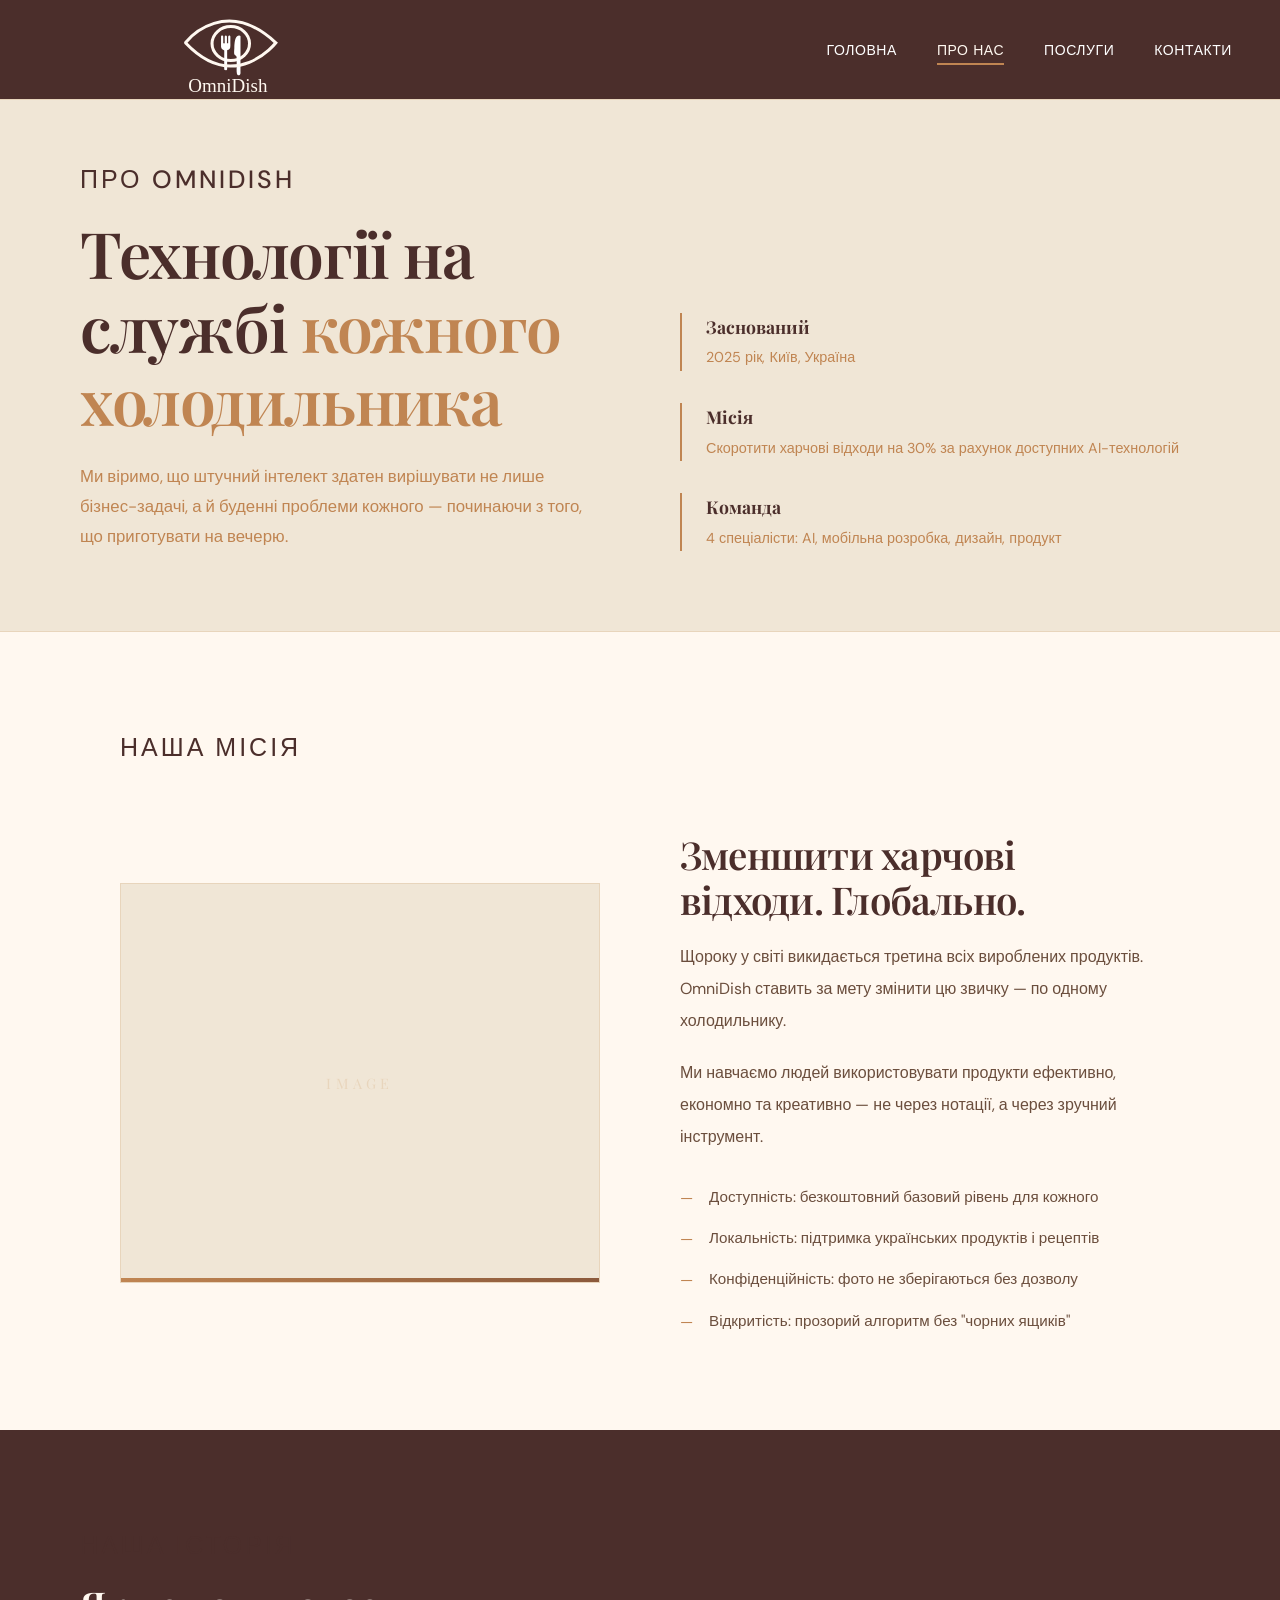
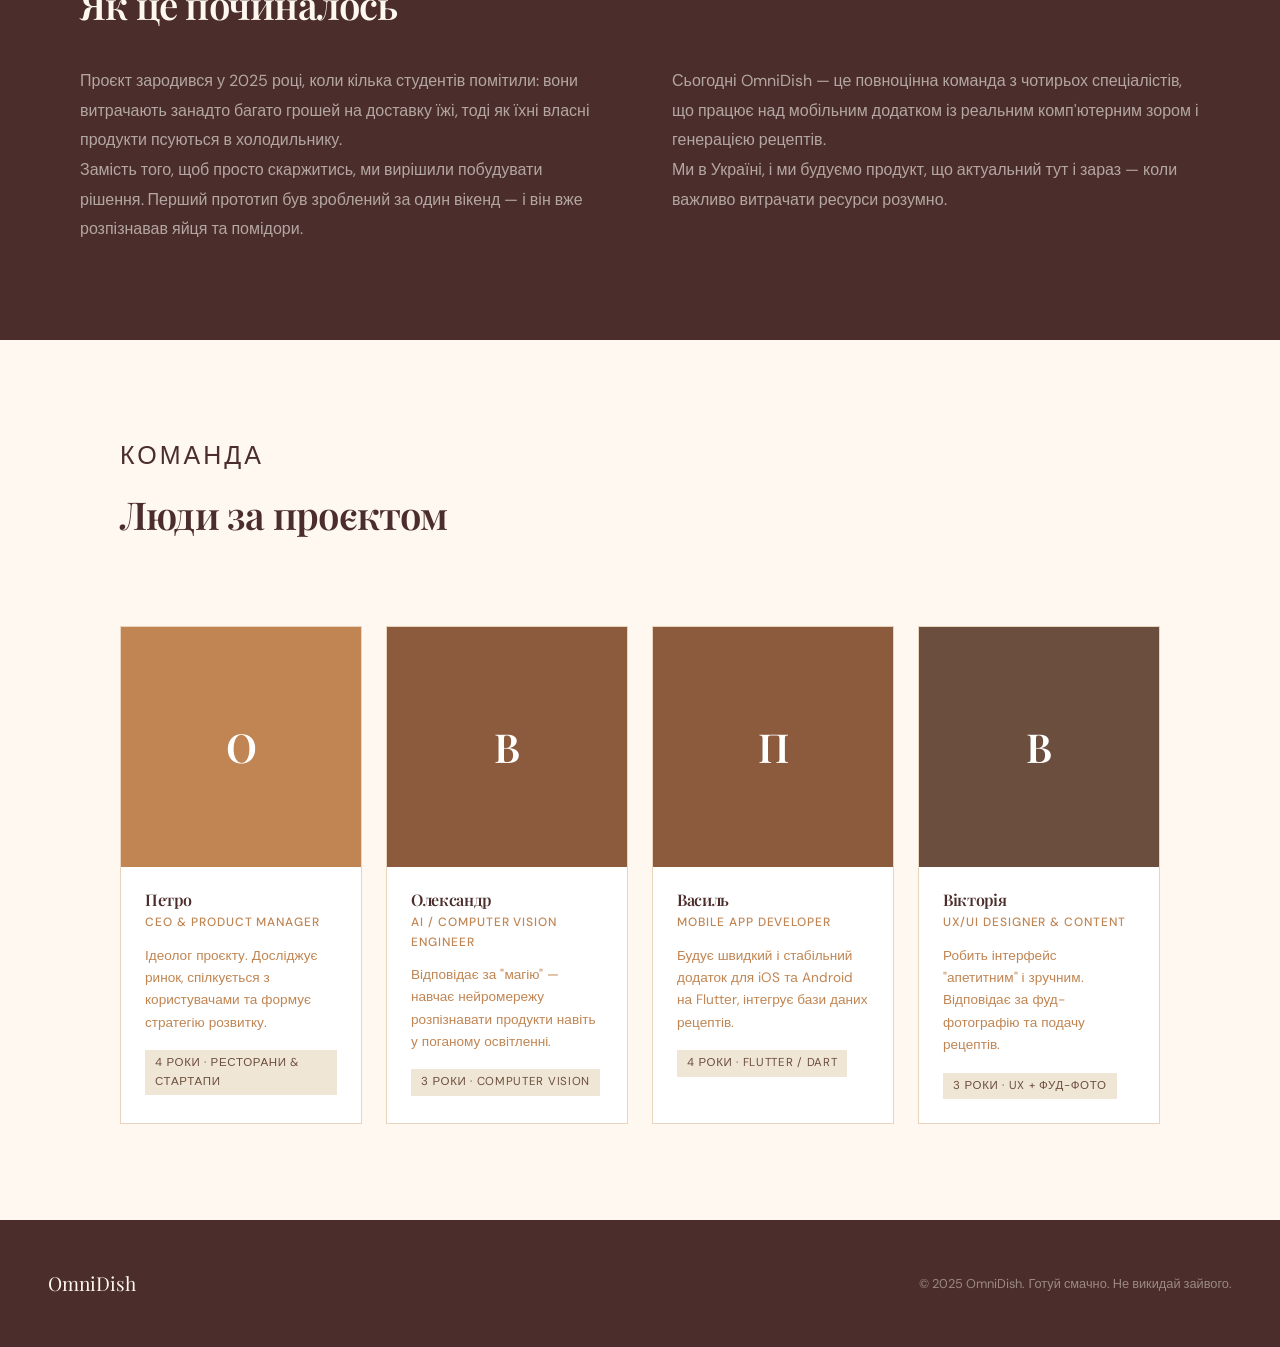
==== commit 92be0822: "final" ====
--- a/about.html
+++ b/about.html
@@ -229,8 +229,8 @@
 <nav>
   <a class="logo" href="index.html"><img src="./imgs/OmniDish.svg" alt="OmniDish" height="380rem"></a> 
   <ul class="nav-links">
-    <li><a href="index.html" class="active">Головна</a></li>
-    <li><a href="about.html">Про нас</a></li>
+    <li><a href="index.html">Головна</a></li>
+    <li><a href="about.html" class="active">Про нас</a></li>
     <li><a href="services.html">Послуги</a></li>
     <li><a href="contacts.html">Контакти</a></li>
   </ul>
--- a/style.css
+++ b/style.css
@@ -48,7 +48,6 @@
 }
 
 
-
 .nav-logo span { color: var(--green); }
 
 .nav-links {
@@ -69,7 +68,13 @@
   position: relative;
 }
 
-.nav-links a:hover, .nav-links a.active { color:#ffa846; }
+/* .nav-links a:hover, .nav-links a.active { color:#ffa846; } */
+
+.nav-links a.active {
+  color: #FFF8F0;
+  border-bottom: 2px solid #C08552;
+  padding-bottom: 4px;
+}
 
 .nav-links a.active::after {
   content: '';
